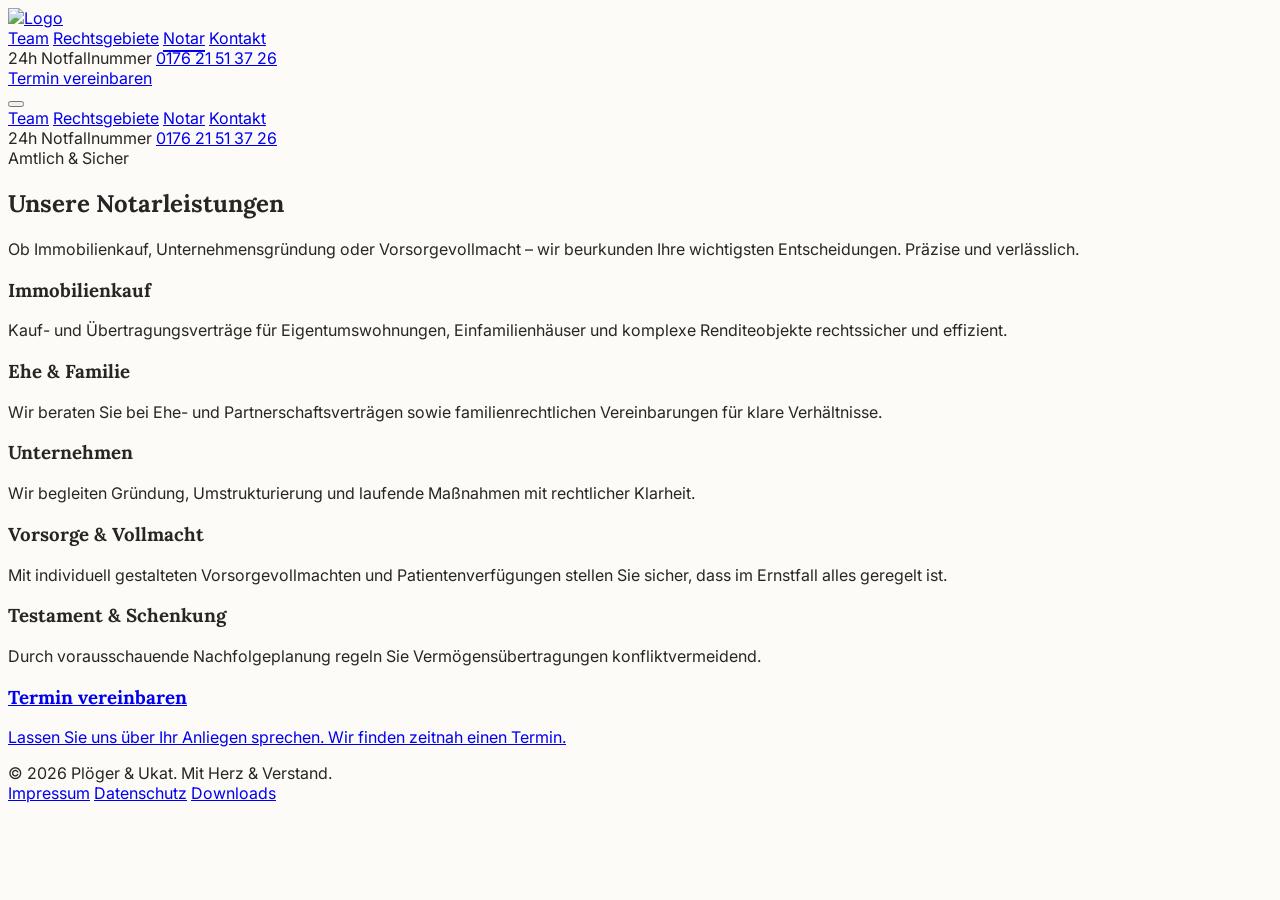
==== notar.html @ 0268c5a8 "Add files via upload" ====
<!DOCTYPE html>
<html lang="de" class="scroll-smooth">
<head>
    <meta charset="UTF-8">
    <meta name="viewport" content="width=device-width, initial-scale=1.0">
    <title>Notar - Kanzlei Plöger & Ukat</title>
    <meta name="description" content="Unsere Notarleistungen. Beurkundungen, Testamente und Immobilienkaufverträge.">
    <link href="https://fonts.googleapis.com/css2?family=Inter:wght@400;500;700&family=Lora:ital,wght@0,400;0,500;0,600;0,700;1,400&display=swap" rel="stylesheet">
    <script src="https://cdn.tailwindcss.com"></script>
    <script>
        tailwind.config = {
            theme: {
                extend: { colors: { primary: '#004052', 'primary-dark': '#002f3d' }, fontFamily: { sans: ['Inter', 'sans-serif'], serif: ['Lora', 'serif'] } }
            }
        }
    </script>
    <script src="https://unpkg.com/lucide@latest"></script>
    <style>
        body { font-family: 'Inter', sans-serif; background-color: #FDFBF7; color: #292524; overflow-x: hidden; }
        h1, h2, h3, h4 { font-family: 'Lora', serif; }
        ::-webkit-scrollbar { width: 10px; }
        ::-webkit-scrollbar-track { background: #f1f1f1; }
        ::-webkit-scrollbar-thumb { background: #d6d3d1; border-radius: 5px; }
        ::-webkit-scrollbar-thumb:hover { background: #a8a29e; }
        .fade-in { animation: fadeIn 0.3s ease-in-out; }
        @keyframes fadeIn { from { opacity: 0; } to { opacity: 1; } }
        
        .nav-link { position: relative; }
        .nav-link::after {
            content: '';
            position: absolute;
            width: 0;
            height: 2px;
            bottom: -4px;
            left: 50%;
            background-color: currentColor;
            transform: translateX(-50%);
            transition: width 0.3s ease-out;
        }
        .nav-link:hover::after, .nav-link.active::after { width: 100%; }
    </style>
</head>
<body class="selection:bg-primary/20 selection:text-primary pt-32">

    <!-- Navigation -->
    <nav id="navbar" class="fixed top-0 w-full z-50 px-4 pt-6 transition-all duration-300">
        <div class="max-w-7xl mx-auto rounded-full bg-white/90 backdrop-blur-xl shadow-lg py-3 px-8 transition-all duration-500">
            <div class="flex justify-between items-center">
                <a href="index.html" class="flex items-center gap-2 hover:opacity-80 transition-opacity">
                    <img src="https://ploeger-ukat.de/fileadmin/bilder-layout/logo.svg" alt="Logo" class="h-10 w-auto object-contain">
                </a>
                <div class="hidden md:flex items-center space-x-8">
                    <a href="index.html#team" class="text-sm font-semibold text-stone-600 hover:text-primary nav-link transition-colors">Team</a>
                    <a href="rechtsgebiete.html" class="text-sm font-semibold text-stone-600 hover:text-primary nav-link transition-colors">Rechtsgebiete</a>
                    <a href="notar.html" class="text-sm font-semibold text-primary nav-link active transition-colors">Notar</a>
                    <a href="index.html#kontakt" class="text-sm font-semibold text-stone-600 hover:text-primary nav-link transition-colors">Kontakt</a>
                    
                    <div class="flex flex-col items-end border-l border-stone-200 pl-6 ml-2">
                        <span class="text-[10px] font-bold uppercase tracking-wider text-red-600">24h Notfallnummer</span>
                        <a href="tel:017621513726" class="text-sm font-bold text-stone-900 hover:text-primary transition-colors">0176 21 51 37 26</a>
                    </div>
                    
                    <a href="index.html#kontakt" class="bg-primary text-white px-6 py-2.5 rounded-full text-sm font-bold hover:bg-primary-dark hover:scale-105 transition-all shadow-xl shadow-stone-200">Termin vereinbaren</a>
                </div>
                <button onclick="toggleMenu()" class="md:hidden p-2 text-stone-800 bg-white rounded-full shadow-sm">
                    <i data-lucide="menu" class="w-5 h-5"></i>
                </button>
            </div>
        </div>
        <div id="mobile-menu" class="hidden absolute top-24 left-4 right-4 bg-white rounded-3xl shadow-2xl p-6 flex-col gap-4 border border-stone-100 z-50 fade-in">
            <a href="index.html#team" class="text-lg font-bold text-stone-800 py-2 border-b border-stone-50">Team</a>
            <a href="rechtsgebiete.html" class="text-lg font-bold text-stone-800 py-2 border-b border-stone-50">Rechtsgebiete</a>
            <a href="notar.html" class="text-lg font-bold text-primary py-2 border-b border-stone-50">Notar</a>
            <a href="index.html#kontakt" class="text-lg font-bold text-stone-800 py-2 border-b border-stone-50">Kontakt</a>
            <div class="mt-4 pt-4 border-t border-stone-100 flex flex-col items-center">
                <span class="text-xs font-bold uppercase tracking-wider text-red-600 mb-1">24h Notfallnummer</span>
                <a href="tel:017621513726" class="text-lg font-bold text-stone-900">0176 21 51 37 26</a>
            </div>
        </div>
    </nav>

    <!-- Notar Content -->
    <section class="py-24 px-4 min-h-screen">
        <div class="max-w-6xl mx-auto">
            <div class="bg-primary rounded-[3rem] p-12 text-white relative overflow-hidden shadow-2xl">
                <!-- Dekorative Hintergründe -->
                <div class="absolute top-0 right-0 w-[600px] h-[600px] bg-white/5 rounded-full blur-3xl pointer-events-none translate-x-1/3 -translate-y-1/3"></div>
                <div class="absolute bottom-0 left-0 w-[400px] h-[400px] bg-primary-dark rounded-full blur-3xl pointer-events-none -translate-x-1/3 translate-y-1/3"></div>
                
                <div class="relative z-10">
                    <div class="flex flex-col md:flex-row md:items-end justify-between gap-8 mb-16 border-b border-white/10 pb-8">
                        <div>
                            <div class="inline-flex items-center gap-2 bg-white/10 rounded-full px-4 py-1 mb-6 backdrop-blur-sm border border-white/10">
                                <i data-lucide="file-signature" class="w-4 h-4 text-amber-400"></i>
                                <span class="text-xs font-bold uppercase tracking-wider">Amtlich & Sicher</span>
                            </div>
                            <h1 class="text-4xl md:text-5xl font-serif">Unsere Notarleistungen</h1>
                        </div>
                        <p class="text-stone-300 text-lg leading-relaxed max-w-md">
                            Ob Immobilienkauf, Unternehmensgründung oder Vorsorgevollmacht – wir beurkunden Ihre wichtigsten Entscheidungen. Präzise und verlässlich.
                        </p>
                    </div>

                    <div class="grid md:grid-cols-2 lg:grid-cols-3 gap-6">
                        <div class="bg-white/5 backdrop-blur-sm border border-white/10 p-8 rounded-[2rem] hover:bg-white/10 transition-colors group">
                            <div class="w-12 h-12 bg-white/10 rounded-xl flex items-center justify-center mb-6 text-amber-400 group-hover:scale-110 transition-transform"><i data-lucide="home"></i></div>
                            <h3 class="text-xl font-bold mb-3 text-white">Immobilienkauf</h3>
                            <p class="text-stone-300 text-sm leading-relaxed">Kauf- und Übertragungsverträge für Eigentumswohnungen, Einfamilienhäuser und komplexe Renditeobjekte rechtssicher und effizient.</p>
                        </div>
                        <div class="bg-white/5 backdrop-blur-sm border border-white/10 p-8 rounded-[2rem] hover:bg-white/10 transition-colors group">
                            <div class="w-12 h-12 bg-white/10 rounded-xl flex items-center justify-center mb-6 text-amber-400 group-hover:scale-110 transition-transform"><i data-lucide="heart"></i></div>
                            <h3 class="text-xl font-bold mb-3 text-white">Ehe & Familie</h3>
                            <p class="text-stone-300 text-sm leading-relaxed">Wir beraten Sie bei Ehe- und Partnerschaftsverträgen sowie familienrechtlichen Vereinbarungen für klare Verhältnisse.</p>
                        </div>
                         <div class="bg-white/5 backdrop-blur-sm border border-white/10 p-8 rounded-[2rem] hover:bg-white/10 transition-colors group">
                            <div class="w-12 h-12 bg-white/10 rounded-xl flex items-center justify-center mb-6 text-amber-400 group-hover:scale-110 transition-transform"><i data-lucide="building"></i></div>
                            <h3 class="text-xl font-bold mb-3 text-white">Unternehmen</h3>
                            <p class="text-stone-300 text-sm leading-relaxed">Wir begleiten Gründung, Umstrukturierung und laufende Maßnahmen mit rechtlicher Klarheit.</p>
                        </div>
                         <div class="bg-white/5 backdrop-blur-sm border border-white/10 p-8 rounded-[2rem] hover:bg-white/10 transition-colors group">
                            <div class="w-12 h-12 bg-white/10 rounded-xl flex items-center justify-center mb-6 text-amber-400 group-hover:scale-110 transition-transform"><i data-lucide="shield"></i></div>
                            <h3 class="text-xl font-bold mb-3 text-white">Vorsorge & Vollmacht</h3>
                            <p class="text-stone-300 text-sm leading-relaxed">Mit individuell gestalteten Vorsorgevollmachten und Patientenverfügungen stellen Sie sicher, dass im Ernstfall alles geregelt ist.</p>
                        </div>
                         <div class="bg-white/5 backdrop-blur-sm border border-white/10 p-8 rounded-[2rem] hover:bg-white/10 transition-colors group">
                            <div class="w-12 h-12 bg-white/10 rounded-xl flex items-center justify-center mb-6 text-amber-400 group-hover:scale-110 transition-transform"><i data-lucide="scroll"></i></div>
                            <h3 class="text-xl font-bold mb-3 text-white">Testament & Schenkung</h3>
                            <p class="text-stone-300 text-sm leading-relaxed">Durch vorausschauende Nachfolgeplanung regeln Sie Vermögensübertragungen konfliktvermeidend.</p>
                        </div>
                        
                        <!-- Call to Action Box -->
                        <a href="index.html#kontakt" class="bg-amber-400 text-primary p-8 rounded-[2rem] flex flex-col justify-center items-start hover:bg-amber-300 transition-colors cursor-pointer group">
                            <h3 class="text-2xl font-bold mb-2">Termin vereinbaren</h3>
                            <p class="text-primary/80 text-sm mb-6 font-medium">Lassen Sie uns über Ihr Anliegen sprechen. Wir finden zeitnah einen Termin.</p>
                            <div class="bg-primary text-white p-3 rounded-full mt-auto group-hover:translate-x-2 transition-transform"><i data-lucide="arrow-right"></i></div>
                        </a>
                    </div>
                </div>
            </div>
        </div>
    </section>

    <!-- Footer -->
    <footer class="max-w-6xl mx-auto pb-12 text-center flex flex-col md:flex-row justify-between items-center text-stone-400 text-sm font-medium px-4">
         <div class="mb-4 md:mb-0">© <span id="current-year"></span> Plöger & Ukat. Mit Herz & Verstand.</div>
         <div class="flex gap-6">
             <a href="#" class="hover:text-stone-800 transition-colors">Impressum</a>
             <a href="#" class="hover:text-stone-800 transition-colors">Datenschutz</a>
             <a href="#" class="hover:text-stone-800 transition-colors">Downloads</a>
         </div>
    </footer>

    <script>
        // Aktuelles Jahr für Footer setzen
        document.getElementById('current-year').textContent = new Date().getFullYear();
        
        // Icons initialisieren
        lucide.createIcons();

        // Mobile Menü steuern
        function toggleMenu() {
            const menu = document.getElementById('mobile-menu');
            menu.classList.toggle('hidden');
            menu.classList.toggle('flex');
        }
    </script>
</body>
</html>
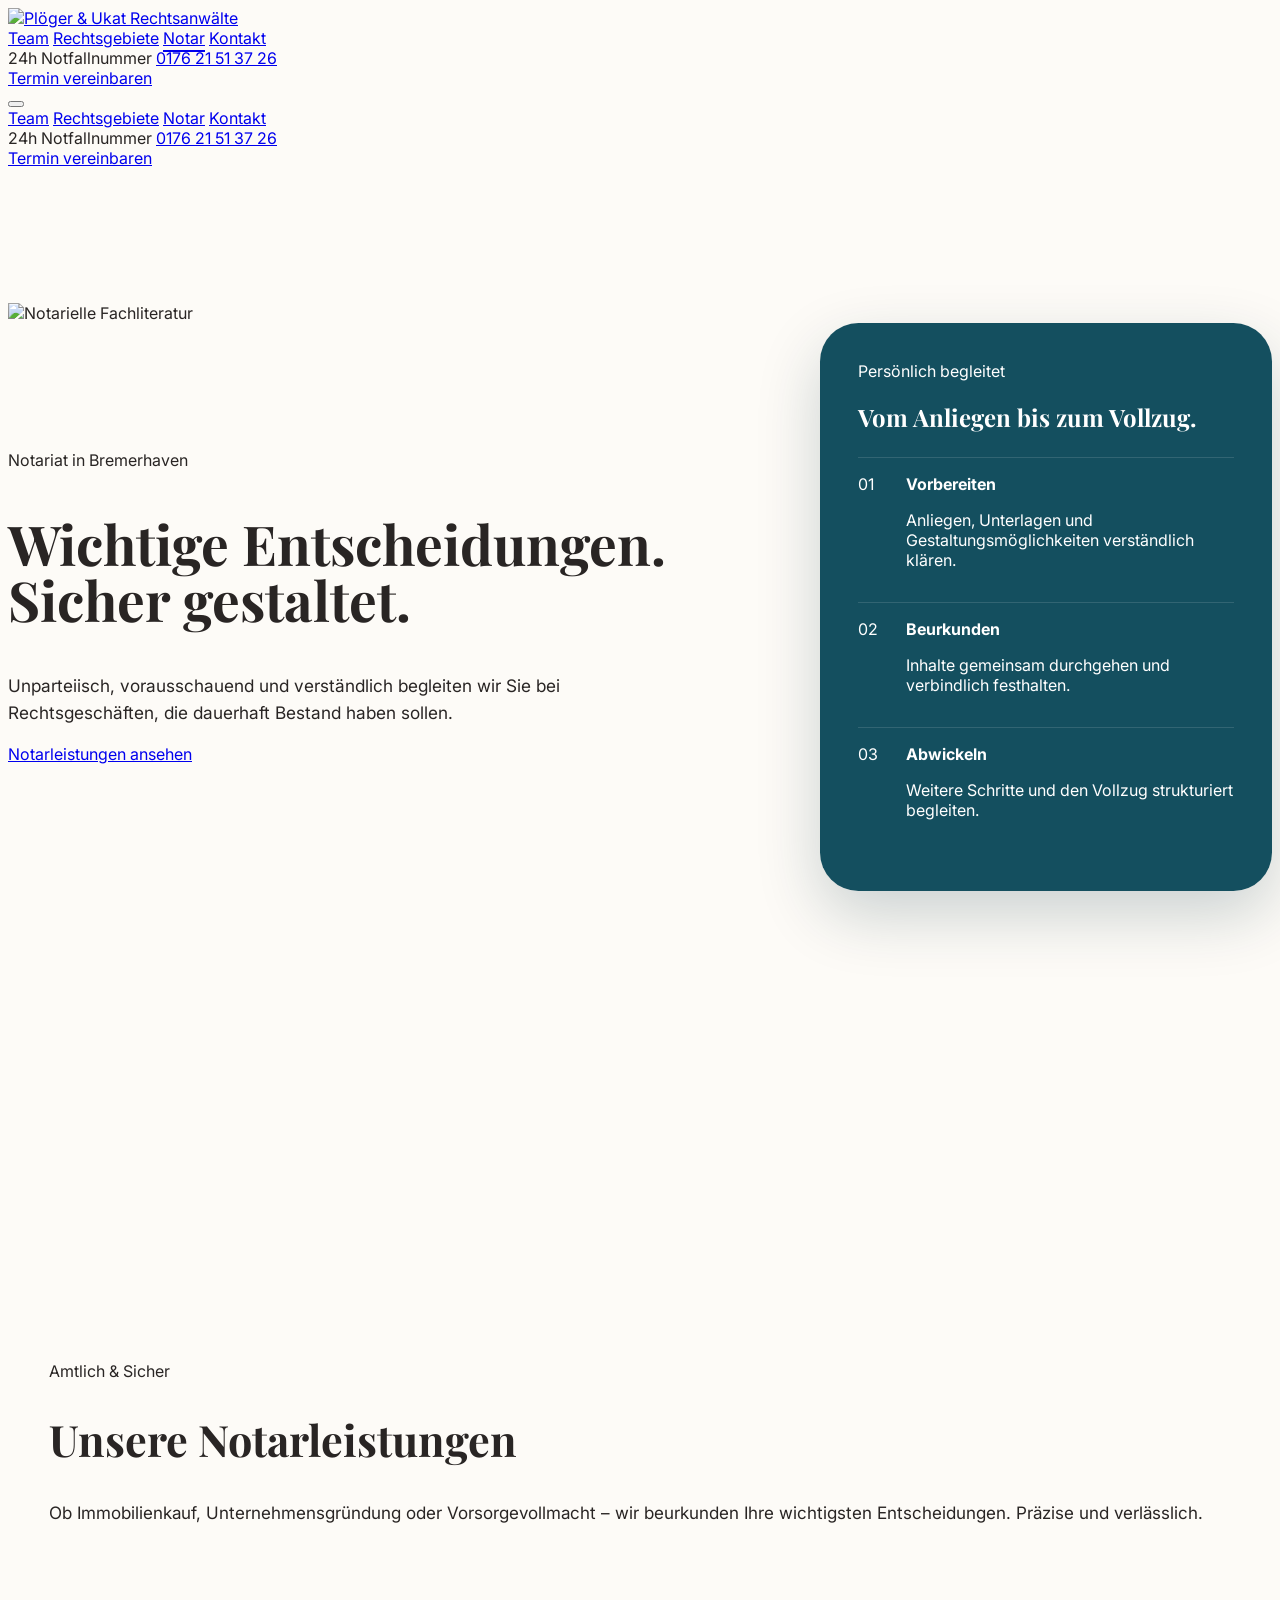
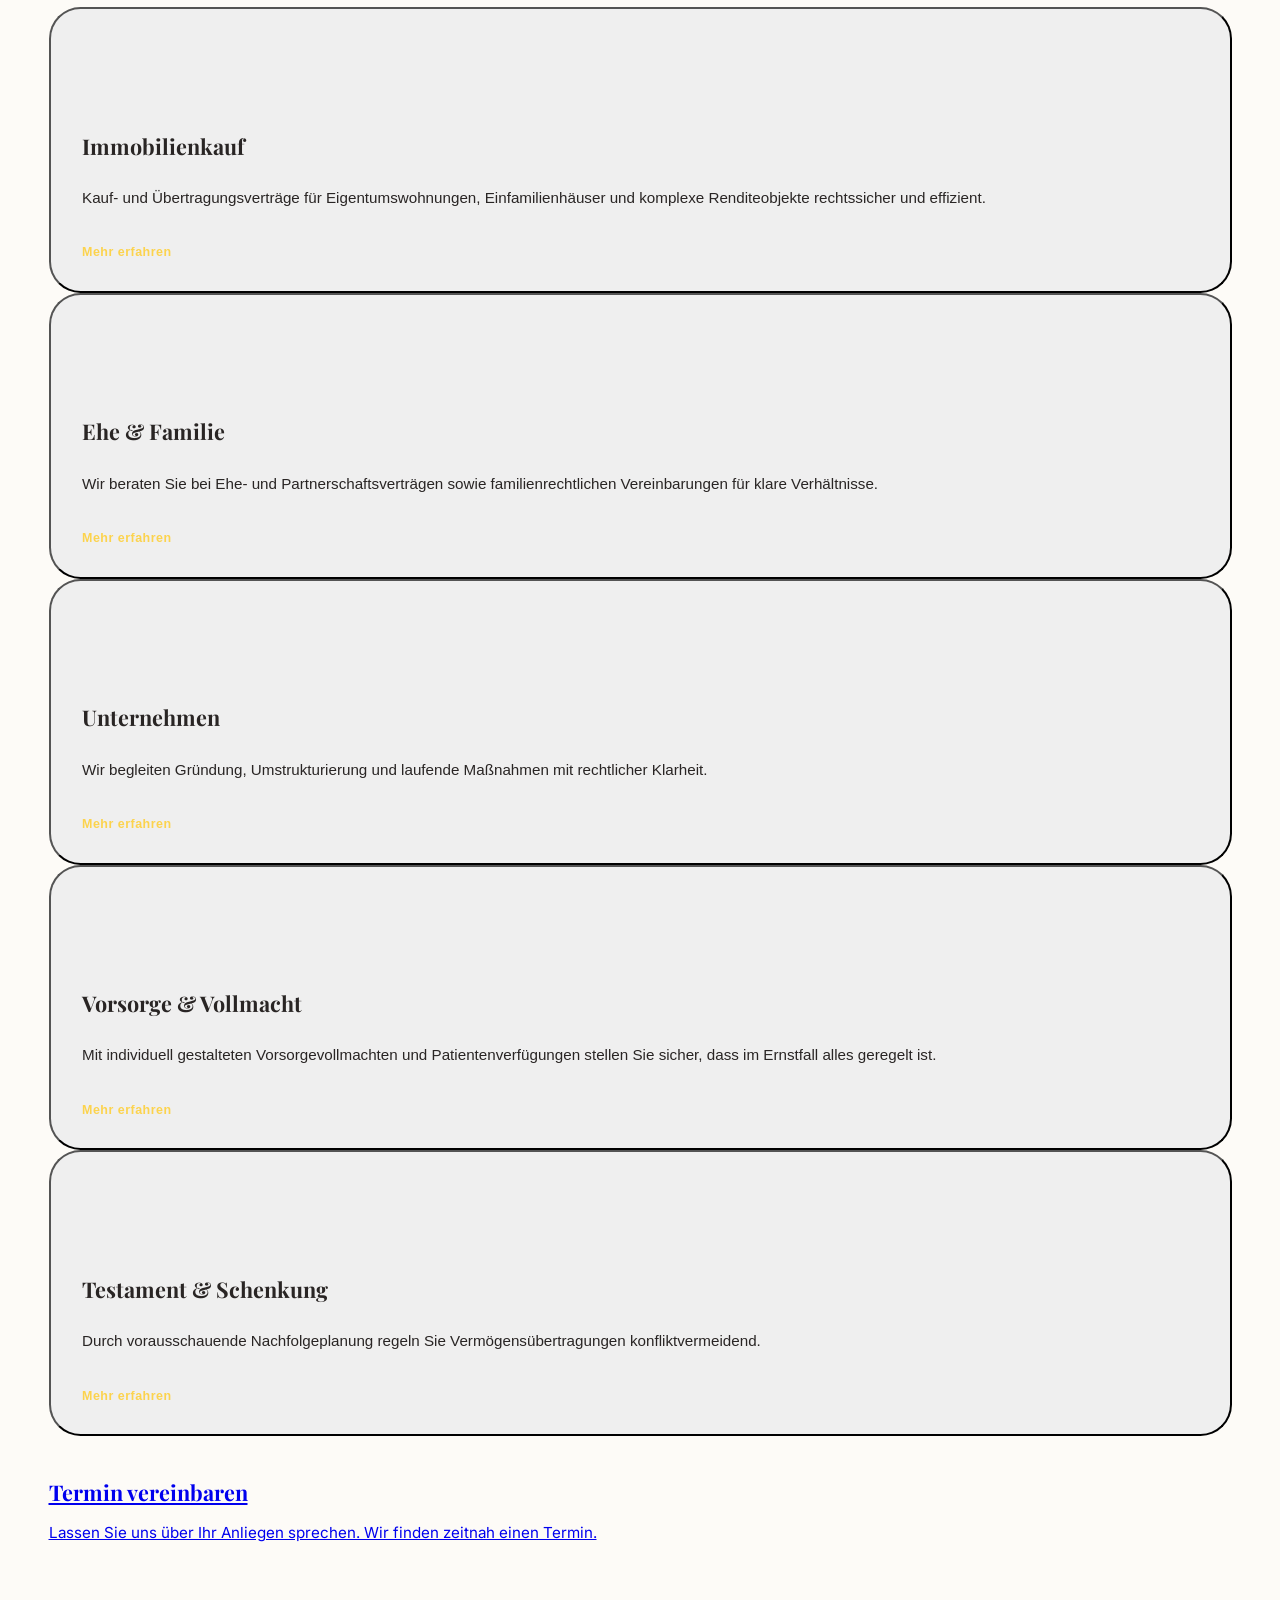
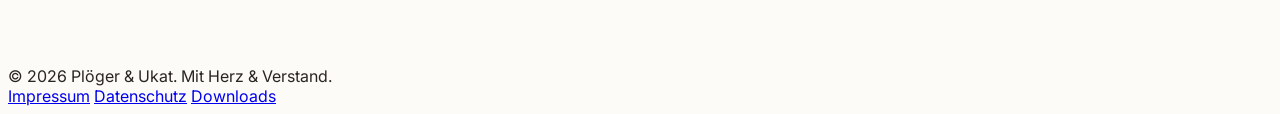
==== commit a7cf58e2: "Add files via upload" ====
--- a/notar.html
+++ b/notar.html
@@ -3,21 +3,24 @@
 <head>
     <meta charset="UTF-8">
     <meta name="viewport" content="width=device-width, initial-scale=1.0">
-    <title>Notar - Kanzlei Plöger & Ukat</title>
-    <meta name="description" content="Unsere Notarleistungen. Beurkundungen, Testamente und Immobilienkaufverträge.">
-    <link href="https://fonts.googleapis.com/css2?family=Inter:wght@400;500;700&family=Lora:ital,wght@0,400;0,500;0,600;0,700;1,400&display=swap" rel="stylesheet">
+    <title>Notar - Kanzlei Plöger & Ukat</title>
+    <meta name="description" content="Unsere Notarleistungen. Beurkundungen, Testamente und Immobilienkaufverträge.">
+    <link rel="icon" href="https://ploeger-ukat.de/fileadmin/bilder-layout/logo.svg" type="image/svg+xml">
+    <link href="https://fonts.googleapis.com/css2?family=Inter:wght@400;500;700&family=Playfair+Display:ital,wght@0,400;0,600;0,700;1,400&display=swap" rel="stylesheet">
     <script src="https://cdn.tailwindcss.com"></script>
     <script>
         tailwind.config = {
             theme: {
-                extend: { colors: { primary: '#004052', 'primary-dark': '#002f3d' }, fontFamily: { sans: ['Inter', 'sans-serif'], serif: ['Lora', 'serif'] } }
+                extend: { colors: { primary: '#004052', 'primary-dark': '#002f3d' }, fontFamily: { sans: ['Inter', 'sans-serif'], serif: ['Playfair Display', 'serif'] } }
             }
         }
     </script>
     <script src="https://unpkg.com/lucide@latest"></script>
-    <style>
-        body { font-family: 'Inter', sans-serif; background-color: #FDFBF7; color: #292524; overflow-x: hidden; }
-        h1, h2, h3, h4 { font-family: 'Lora', serif; }
+    <style>
+        :root { --anchor-offset: clamp(6.75rem, 14vh, 8rem); }
+        html { scroll-padding-top: var(--anchor-offset); }
+        body { font-family: 'Inter', sans-serif; background-color: #FDFBF7; color: #292524; overflow-x: hidden; }
+        h1, h2, h3, h4 { font-family: 'Playfair Display', serif; }
         ::-webkit-scrollbar { width: 10px; }
         ::-webkit-scrollbar-track { background: #f1f1f1; }
         ::-webkit-scrollbar-thumb { background: #d6d3d1; border-radius: 5px; }
@@ -37,19 +40,71 @@
             transform: translateX(-50%);
             transition: width 0.3s ease-out;
         }
-        .nav-link:hover::after, .nav-link.active::after { width: 100%; }
-    </style>
-</head>
-<body class="selection:bg-primary/20 selection:text-primary pt-32">
+        .nav-link:hover::after, .nav-link.active::after { width: 100%; }
+        .fluid-section { padding-top: clamp(3.25rem, 6vw, 5rem); padding-bottom: clamp(3.25rem, 6vw, 5rem); }
+        .fluid-heading-space { margin-bottom: clamp(2.25rem, 4vw, 3.75rem); }
+        .subpage-hero { min-height: 100svh; padding-top: clamp(7.5rem, 15vh, 10rem); padding-bottom: clamp(4.5rem, 9vh, 7rem); }
+        .notar-hero-layout { display: grid; grid-template-columns: minmax(0, 1.15fr) minmax(20rem, 0.72fr); align-items: center; gap: clamp(3rem, 7vw, 7rem); }
+        .notar-hero-content { max-width: 45rem; }
+        .notar-hero-title { font-size: clamp(3rem, 4.3vw, 4.9rem); line-height: 1.02; text-wrap: balance; }
+        .notar-hero-copy { max-width: 42rem; font-size: clamp(1rem, 1.35vw, 1.35rem); line-height: 1.55; }
+        .notar-hero-aside { padding: clamp(1.75rem, 3vw, 2.5rem); border-radius: clamp(1.75rem, 3vw, 2.5rem); background: rgba(0, 64, 82, 0.92); color: white; box-shadow: 0 1.5rem 4rem rgba(0, 47, 61, 0.2); backdrop-filter: blur(14px); }
+        .notar-hero-step { display: grid; grid-template-columns: 2rem 1fr; gap: 1rem; padding: 1rem 0; border-top: 1px solid rgba(255, 255, 255, 0.13); }
+        .notar-hero-step:first-of-type { margin-top: 1.5rem; }
+        .notar-section { padding-top: clamp(1.75rem, 4vh, 3.25rem); padding-bottom: clamp(2.5rem, 5vh, 4rem); }
+        .notar-panel { padding: clamp(1.75rem, 4.5vh, 3.5rem); }
+        .notar-intro { gap: clamp(1.5rem, 3vw, 2.75rem); margin-bottom: clamp(1.75rem, 3.5vh, 3rem); padding-bottom: clamp(1.5rem, 3.5vh, 2.75rem); }
+        .notar-title { font-size: clamp(2.35rem, 4.8vh, 3.25rem); line-height: 1.08; }
+        .notar-intro-copy { font-size: clamp(0.95rem, 1.9vh, 1.1rem); line-height: 1.65; }
+        .notar-grid { gap: clamp(1.25rem, 2.7vh, 1.75rem); }
+        .notar-card { min-height: clamp(14.5rem, 27vh, 17rem); padding: clamp(1.4rem, 3.5vh, 2rem); border-radius: clamp(1.5rem, 3.5vh, 2.25rem); }
+        .notar-card-icon { width: clamp(2.75rem, 5.5vh, 3.25rem); height: clamp(2.75rem, 5.5vh, 3.25rem); margin-bottom: clamp(1rem, 2.2vh, 1.4rem); }
+        .notar-card h3 { font-size: clamp(1.15rem, 2.5vh, 1.35rem); margin-bottom: clamp(0.6rem, 1.25vh, 0.9rem); }
+        .notar-card p { font-size: clamp(0.85rem, 1.72vh, 0.95rem); line-height: 1.6; }
+        .notar-service-button { width: 100%; color: inherit; text-align: left; display: flex; flex-direction: column; cursor: pointer; transition: transform 220ms ease, background-color 220ms ease, border-color 220ms ease, box-shadow 220ms ease; }
+        .notar-service-button:hover { transform: translateY(-4px); border-color: rgba(251, 191, 36, 0.42); box-shadow: 0 1rem 2.5rem rgba(0, 47, 61, 0.22); }
+        .notar-more { display: inline-flex; align-items: center; gap: 0.5rem; margin-top: auto; padding-top: 1.25rem; color: #fcd34d; font-size: 0.78rem; font-weight: 700; letter-spacing: 0.04em; }
+        .notar-dialog { width: min(60rem, calc(100vw - 2rem)); max-height: calc(100svh - 2rem); padding: 0; border: 0; border-radius: 2rem; background: transparent; color: #292524; overflow: visible; }
+        .notar-dialog::backdrop { background: rgba(12, 23, 28, 0.72); backdrop-filter: blur(7px); }
+        .notar-dialog[open] { animation: dialogIn 220ms ease-out; }
+        @keyframes dialogIn { from { opacity: 0; transform: translateY(1rem) scale(0.98); } to { opacity: 1; transform: translateY(0) scale(1); } }
+        .notar-dialog-card { max-height: calc(100svh - 2rem); overflow-y: auto; border-radius: 2rem; background: #fffdfa; box-shadow: 0 2rem 6rem rgba(0, 0, 0, 0.3); }
+        .notar-dialog-header { position: relative; padding: clamp(1.5rem, 3vw, 2.5rem); padding-right: 5rem; background: linear-gradient(135deg, #004052, #002f3d); color: white; }
+        .notar-dialog-close { position: absolute; top: 1.25rem; right: 1.25rem; width: 2.75rem; height: 2.75rem; display: grid; place-items: center; border-radius: 999px; background: rgba(255,255,255,0.12); transition: background-color 180ms ease, transform 180ms ease; }
+        .notar-dialog-close:hover { background: rgba(255,255,255,0.22); transform: rotate(4deg); }
+        .notar-dialog-body { padding: clamp(1.5rem, 3vw, 2.5rem); }
+        .notar-dialog-grid { display: grid; grid-template-columns: repeat(2, minmax(0, 1fr)); gap: clamp(1.5rem, 4vw, 3rem); margin-top: 1.5rem; }
+        .notar-dialog-list { display: grid; gap: 0.8rem; margin-top: 1rem; }
+        .notar-dialog-list li { display: grid; grid-template-columns: 1.25rem 1fr; gap: 0.7rem; align-items: start; color: #57534e; line-height: 1.55; }
+        .notar-dialog-list li::before { content: '✓'; color: #004052; font-weight: 700; }
+        .notar-dialog-footer { display: flex; align-items: center; justify-content: space-between; gap: 1.5rem; margin-top: 1.75rem; padding-top: 1.25rem; border-top: 1px solid #e7e5e4; }
+        @media (max-width: 1023px) {
+            .notar-hero-layout { display: block; }
+            .notar-hero-aside { display: none; }
+        }
+        @media (max-width: 640px) {
+            .notar-dialog { width: calc(100vw - 1rem); max-height: calc(100svh - 1rem); border-radius: 1.5rem; }
+            .notar-dialog-card { max-height: calc(100svh - 1rem); border-radius: 1.5rem; }
+            .notar-dialog-grid { grid-template-columns: 1fr; }
+            .notar-dialog-footer { align-items: flex-start; flex-direction: column; }
+        }
+        :focus-visible { outline: 3px solid rgba(0, 64, 82, 0.35); outline-offset: 4px; }
+        @media (prefers-reduced-motion: reduce) {
+            *, *::before, *::after { scroll-behavior: auto !important; animation-duration: 0.01ms !important; transition-duration: 0.01ms !important; }
+        }
+    </style>
+    <link rel="stylesheet" href="responsive.css">
+</head>
+<body class="selection:bg-primary/20 selection:text-primary">
 
     <!-- Navigation -->
     <nav id="navbar" class="fixed top-0 w-full z-50 px-4 pt-6 transition-all duration-300">
-        <div class="max-w-7xl mx-auto rounded-full bg-white/90 backdrop-blur-xl shadow-lg py-3 px-8 transition-all duration-500">
+        <div id="navbar-inner" class="max-w-7xl mx-auto rounded-full bg-transparent py-4 px-2 transition-all duration-500">
             <div class="flex justify-between items-center">
                 <a href="index.html" class="flex items-center gap-2 hover:opacity-80 transition-opacity">
-                    <img src="https://ploeger-ukat.de/fileadmin/bilder-layout/logo.svg" alt="Logo" class="h-10 w-auto object-contain">
-                </a>
-                <div class="hidden md:flex items-center space-x-8">
+                    <img src="https://ploeger-ukat.de/fileadmin/bilder-layout/logo.svg" alt="Plöger & Ukat Rechtsanwälte" class="h-10 w-auto object-contain">
+                </a>
+                <div class="hidden lg:flex items-center space-x-8">
                     <a href="index.html#team" class="text-sm font-semibold text-stone-600 hover:text-primary nav-link transition-colors">Team</a>
                     <a href="rechtsgebiete.html" class="text-sm font-semibold text-stone-600 hover:text-primary nav-link transition-colors">Rechtsgebiete</a>
                     <a href="notar.html" class="text-sm font-semibold text-primary nav-link active transition-colors">Notar</a>
@@ -62,7 +117,7 @@
                     
                     <a href="index.html#kontakt" class="bg-primary text-white px-6 py-2.5 rounded-full text-sm font-bold hover:bg-primary-dark hover:scale-105 transition-all shadow-xl shadow-stone-200">Termin vereinbaren</a>
                 </div>
-                <button onclick="toggleMenu()" class="md:hidden p-2 text-stone-800 bg-white rounded-full shadow-sm">
+                <button id="menu-button" type="button" onclick="toggleMenu()" class="lg:hidden p-2 text-stone-800 bg-white rounded-full shadow-sm" aria-label="Navigation öffnen" aria-controls="mobile-menu" aria-expanded="false">
                     <i data-lucide="menu" class="w-5 h-5"></i>
                 </button>
             </div>
@@ -72,64 +127,104 @@
             <a href="rechtsgebiete.html" class="text-lg font-bold text-stone-800 py-2 border-b border-stone-50">Rechtsgebiete</a>
             <a href="notar.html" class="text-lg font-bold text-primary py-2 border-b border-stone-50">Notar</a>
             <a href="index.html#kontakt" class="text-lg font-bold text-stone-800 py-2 border-b border-stone-50">Kontakt</a>
-            <div class="mt-4 pt-4 border-t border-stone-100 flex flex-col items-center">
-                <span class="text-xs font-bold uppercase tracking-wider text-red-600 mb-1">24h Notfallnummer</span>
-                <a href="tel:017621513726" class="text-lg font-bold text-stone-900">0176 21 51 37 26</a>
-            </div>
-        </div>
-    </nav>
-
-    <!-- Notar Content -->
-    <section class="py-24 px-4 min-h-screen">
-        <div class="max-w-6xl mx-auto">
-            <div class="bg-primary rounded-[3rem] p-12 text-white relative overflow-hidden shadow-2xl">
+            <div class="mt-4 pt-4 border-t border-stone-100 flex flex-col items-center">
+                <span class="text-xs font-bold uppercase tracking-wider text-red-600 mb-1">24h Notfallnummer</span>
+                <a href="tel:017621513726" class="text-lg font-bold text-stone-900">0176 21 51 37 26</a>
+            </div>
+            <a href="index.html#kontakt" class="mt-2 bg-primary text-white text-center px-6 py-3 rounded-xl font-bold">Termin vereinbaren</a>
+        </div>
+    </nav>
+
+    <section class="subpage-hero site-viewport-hero relative flex items-center px-4 overflow-hidden">
+        <div class="absolute inset-0">
+            <img src="https://ploeger-ukat.de/fileadmin/bilder/kopfbilder/notariat-compressor_v2.jpg" alt="Notarielle Fachliteratur" class="w-full h-full object-cover object-center">
+            <div class="absolute inset-0 bg-white/[0.42]"></div>
+            <div class="absolute inset-0 bg-gradient-to-r from-white via-white/65 to-white/5"></div>
+        </div>
+        <div class="max-w-7xl mx-auto w-full relative z-10">
+            <div class="notar-hero-layout site-hero-grid">
+              <div class="notar-hero-content site-hero-content">
+                <span class="text-primary font-bold tracking-widest uppercase text-xs mb-5 block">Notariat in Bremerhaven</span>
+                <h1 class="notar-hero-title site-hero-title font-serif text-stone-900">Wichtige Entscheidungen.<br>Sicher gestaltet.</h1>
+                <p class="notar-hero-copy site-hero-copy text-stone-700 mt-6">Unparteiisch, vorausschauend und verständlich begleiten wir Sie bei Rechtsgeschäften, die dauerhaft Bestand haben sollen.</p>
+                <a href="#notarleistungen" class="inline-flex items-center gap-2 mt-8 px-7 py-3.5 bg-primary text-white font-bold rounded-full hover:bg-primary-dark transition-colors">Notarleistungen ansehen <i data-lucide="arrow-down" class="w-4 h-4"></i></a>
+              </div>
+              <aside class="notar-hero-aside site-hero-aside" aria-label="Ablauf einer notariellen Begleitung">
+                <span class="text-amber-300 text-xs font-bold uppercase tracking-[0.18em]">Persönlich begleitet</span>
+                <h2 class="text-3xl font-serif mt-3">Vom Anliegen bis zum Vollzug.</h2>
+                <div class="notar-hero-step site-hero-step">
+                    <span class="text-amber-300 font-bold">01</span>
+                    <div><strong class="block mb-1">Vorbereiten</strong><p class="text-sm text-white/70 leading-relaxed">Anliegen, Unterlagen und Gestaltungsmöglichkeiten verständlich klären.</p></div>
+                </div>
+                <div class="notar-hero-step site-hero-step">
+                    <span class="text-amber-300 font-bold">02</span>
+                    <div><strong class="block mb-1">Beurkunden</strong><p class="text-sm text-white/70 leading-relaxed">Inhalte gemeinsam durchgehen und verbindlich festhalten.</p></div>
+                </div>
+                <div class="notar-hero-step site-hero-step">
+                    <span class="text-amber-300 font-bold">03</span>
+                    <div><strong class="block mb-1">Abwickeln</strong><p class="text-sm text-white/70 leading-relaxed">Weitere Schritte und den Vollzug strukturiert begleiten.</p></div>
+                </div>
+              </aside>
+            </div>
+        </div>
+    </section>
+
+    <!-- Notar Content -->
+    <section id="notarleistungen" class="anchor-section notar-section px-4 bg-[#FDFBF7] relative z-10">
+        <div class="max-w-6xl mx-auto">
+            <div class="notar-panel bg-primary rounded-[2rem] md:rounded-[3rem] text-white relative overflow-hidden shadow-2xl">
                 <!-- Dekorative Hintergründe -->
                 <div class="absolute top-0 right-0 w-[600px] h-[600px] bg-white/5 rounded-full blur-3xl pointer-events-none translate-x-1/3 -translate-y-1/3"></div>
                 <div class="absolute bottom-0 left-0 w-[400px] h-[400px] bg-primary-dark rounded-full blur-3xl pointer-events-none -translate-x-1/3 translate-y-1/3"></div>
                 
                 <div class="relative z-10">
-                    <div class="flex flex-col md:flex-row md:items-end justify-between gap-8 mb-16 border-b border-white/10 pb-8">
+                    <div class="notar-intro flex flex-col md:flex-row md:items-end justify-between border-b border-white/10">
                         <div>
                             <div class="inline-flex items-center gap-2 bg-white/10 rounded-full px-4 py-1 mb-6 backdrop-blur-sm border border-white/10">
                                 <i data-lucide="file-signature" class="w-4 h-4 text-amber-400"></i>
                                 <span class="text-xs font-bold uppercase tracking-wider">Amtlich & Sicher</span>
                             </div>
-                            <h1 class="text-4xl md:text-5xl font-serif">Unsere Notarleistungen</h1>
-                        </div>
-                        <p class="text-stone-300 text-lg leading-relaxed max-w-md">
+                            <h2 class="notar-title font-serif">Unsere Notarleistungen</h2>
+                        </div>
+                        <p class="notar-intro-copy text-stone-300 max-w-md">
                             Ob Immobilienkauf, Unternehmensgründung oder Vorsorgevollmacht – wir beurkunden Ihre wichtigsten Entscheidungen. Präzise und verlässlich.
                         </p>
                     </div>
 
-                    <div class="grid md:grid-cols-2 lg:grid-cols-3 gap-6">
-                        <div class="bg-white/5 backdrop-blur-sm border border-white/10 p-8 rounded-[2rem] hover:bg-white/10 transition-colors group">
-                            <div class="w-12 h-12 bg-white/10 rounded-xl flex items-center justify-center mb-6 text-amber-400 group-hover:scale-110 transition-transform"><i data-lucide="home"></i></div>
-                            <h3 class="text-xl font-bold mb-3 text-white">Immobilienkauf</h3>
-                            <p class="text-stone-300 text-sm leading-relaxed">Kauf- und Übertragungsverträge für Eigentumswohnungen, Einfamilienhäuser und komplexe Renditeobjekte rechtssicher und effizient.</p>
-                        </div>
-                        <div class="bg-white/5 backdrop-blur-sm border border-white/10 p-8 rounded-[2rem] hover:bg-white/10 transition-colors group">
-                            <div class="w-12 h-12 bg-white/10 rounded-xl flex items-center justify-center mb-6 text-amber-400 group-hover:scale-110 transition-transform"><i data-lucide="heart"></i></div>
-                            <h3 class="text-xl font-bold mb-3 text-white">Ehe & Familie</h3>
-                            <p class="text-stone-300 text-sm leading-relaxed">Wir beraten Sie bei Ehe- und Partnerschaftsverträgen sowie familienrechtlichen Vereinbarungen für klare Verhältnisse.</p>
-                        </div>
-                         <div class="bg-white/5 backdrop-blur-sm border border-white/10 p-8 rounded-[2rem] hover:bg-white/10 transition-colors group">
-                            <div class="w-12 h-12 bg-white/10 rounded-xl flex items-center justify-center mb-6 text-amber-400 group-hover:scale-110 transition-transform"><i data-lucide="building"></i></div>
-                            <h3 class="text-xl font-bold mb-3 text-white">Unternehmen</h3>
-                            <p class="text-stone-300 text-sm leading-relaxed">Wir begleiten Gründung, Umstrukturierung und laufende Maßnahmen mit rechtlicher Klarheit.</p>
-                        </div>
-                         <div class="bg-white/5 backdrop-blur-sm border border-white/10 p-8 rounded-[2rem] hover:bg-white/10 transition-colors group">
-                            <div class="w-12 h-12 bg-white/10 rounded-xl flex items-center justify-center mb-6 text-amber-400 group-hover:scale-110 transition-transform"><i data-lucide="shield"></i></div>
-                            <h3 class="text-xl font-bold mb-3 text-white">Vorsorge & Vollmacht</h3>
-                            <p class="text-stone-300 text-sm leading-relaxed">Mit individuell gestalteten Vorsorgevollmachten und Patientenverfügungen stellen Sie sicher, dass im Ernstfall alles geregelt ist.</p>
-                        </div>
-                         <div class="bg-white/5 backdrop-blur-sm border border-white/10 p-8 rounded-[2rem] hover:bg-white/10 transition-colors group">
-                            <div class="w-12 h-12 bg-white/10 rounded-xl flex items-center justify-center mb-6 text-amber-400 group-hover:scale-110 transition-transform"><i data-lucide="scroll"></i></div>
-                            <h3 class="text-xl font-bold mb-3 text-white">Testament & Schenkung</h3>
-                            <p class="text-stone-300 text-sm leading-relaxed">Durch vorausschauende Nachfolgeplanung regeln Sie Vermögensübertragungen konfliktvermeidend.</p>
-                        </div>
+                    <div class="notar-grid grid md:grid-cols-2 lg:grid-cols-3">
+                        <button type="button" class="notar-card notar-service-button bg-white/5 backdrop-blur-sm border border-white/10 hover:bg-white/10 group" onclick="openNotarModal('immobilienkauf', this)" aria-haspopup="dialog" aria-label="Mehr über Immobilienkauf erfahren">
+                            <div class="notar-card-icon bg-white/10 rounded-xl flex items-center justify-center text-amber-400 group-hover:scale-110 transition-transform"><i data-lucide="home"></i></div>
+                            <h3 class="text-xl font-bold mb-3 text-white">Immobilienkauf</h3>
+                            <p class="text-stone-300 text-sm leading-relaxed">Kauf- und Übertragungsverträge für Eigentumswohnungen, Einfamilienhäuser und komplexe Renditeobjekte rechtssicher und effizient.</p>
+                            <span class="notar-more">Mehr erfahren <i data-lucide="arrow-up-right" class="w-4 h-4"></i></span>
+                        </button>
+                        <button type="button" class="notar-card notar-service-button bg-white/5 backdrop-blur-sm border border-white/10 hover:bg-white/10 group" onclick="openNotarModal('ehe-familie', this)" aria-haspopup="dialog" aria-label="Mehr über Ehe und Familie erfahren">
+                            <div class="notar-card-icon bg-white/10 rounded-xl flex items-center justify-center text-amber-400 group-hover:scale-110 transition-transform"><i data-lucide="heart"></i></div>
+                            <h3 class="text-xl font-bold mb-3 text-white">Ehe & Familie</h3>
+                            <p class="text-stone-300 text-sm leading-relaxed">Wir beraten Sie bei Ehe- und Partnerschaftsverträgen sowie familienrechtlichen Vereinbarungen für klare Verhältnisse.</p>
+                            <span class="notar-more">Mehr erfahren <i data-lucide="arrow-up-right" class="w-4 h-4"></i></span>
+                        </button>
+                         <button type="button" class="notar-card notar-service-button bg-white/5 backdrop-blur-sm border border-white/10 hover:bg-white/10 group" onclick="openNotarModal('unternehmen', this)" aria-haspopup="dialog" aria-label="Mehr über notarielle Leistungen für Unternehmen erfahren">
+                            <div class="notar-card-icon bg-white/10 rounded-xl flex items-center justify-center text-amber-400 group-hover:scale-110 transition-transform"><i data-lucide="building"></i></div>
+                            <h3 class="text-xl font-bold mb-3 text-white">Unternehmen</h3>
+                            <p class="text-stone-300 text-sm leading-relaxed">Wir begleiten Gründung, Umstrukturierung und laufende Maßnahmen mit rechtlicher Klarheit.</p>
+                            <span class="notar-more">Mehr erfahren <i data-lucide="arrow-up-right" class="w-4 h-4"></i></span>
+                        </button>
+                         <button type="button" class="notar-card notar-service-button bg-white/5 backdrop-blur-sm border border-white/10 hover:bg-white/10 group" onclick="openNotarModal('vorsorge', this)" aria-haspopup="dialog" aria-label="Mehr über Vorsorge und Vollmacht erfahren">
+                            <div class="notar-card-icon bg-white/10 rounded-xl flex items-center justify-center text-amber-400 group-hover:scale-110 transition-transform"><i data-lucide="shield"></i></div>
+                            <h3 class="text-xl font-bold mb-3 text-white">Vorsorge & Vollmacht</h3>
+                            <p class="text-stone-300 text-sm leading-relaxed">Mit individuell gestalteten Vorsorgevollmachten und Patientenverfügungen stellen Sie sicher, dass im Ernstfall alles geregelt ist.</p>
+                            <span class="notar-more">Mehr erfahren <i data-lucide="arrow-up-right" class="w-4 h-4"></i></span>
+                        </button>
+                         <button type="button" class="notar-card notar-service-button bg-white/5 backdrop-blur-sm border border-white/10 hover:bg-white/10 group" onclick="openNotarModal('testament-schenkung', this)" aria-haspopup="dialog" aria-label="Mehr über Testament und Schenkung erfahren">
+                            <div class="notar-card-icon bg-white/10 rounded-xl flex items-center justify-center text-amber-400 group-hover:scale-110 transition-transform"><i data-lucide="scroll"></i></div>
+                            <h3 class="text-xl font-bold mb-3 text-white">Testament & Schenkung</h3>
+                            <p class="text-stone-300 text-sm leading-relaxed">Durch vorausschauende Nachfolgeplanung regeln Sie Vermögensübertragungen konfliktvermeidend.</p>
+                            <span class="notar-more">Mehr erfahren <i data-lucide="arrow-up-right" class="w-4 h-4"></i></span>
+                        </button>
                         
                         <!-- Call to Action Box -->
-                        <a href="index.html#kontakt" class="bg-amber-400 text-primary p-8 rounded-[2rem] flex flex-col justify-center items-start hover:bg-amber-300 transition-colors cursor-pointer group">
+                        <a href="index.html#kontakt" class="notar-card bg-amber-400 text-primary flex flex-col justify-center items-start hover:bg-amber-300 transition-colors cursor-pointer group">
                             <h3 class="text-2xl font-bold mb-2">Termin vereinbaren</h3>
                             <p class="text-primary/80 text-sm mb-6 font-medium">Lassen Sie uns über Ihr Anliegen sprechen. Wir finden zeitnah einen Termin.</p>
                             <div class="bg-primary text-white p-3 rounded-full mt-auto group-hover:translate-x-2 transition-transform"><i data-lucide="arrow-right"></i></div>
@@ -138,15 +233,46 @@
                 </div>
             </div>
         </div>
-    </section>
-
-    <!-- Footer -->
+    </section>
+
+    <dialog id="notar-modal" class="notar-dialog" aria-labelledby="notar-modal-title" aria-describedby="notar-modal-intro">
+        <article class="notar-dialog-card">
+            <header class="notar-dialog-header">
+                <span id="notar-modal-eyebrow" class="text-amber-300 text-xs font-bold uppercase tracking-[0.18em]">Notarleistung</span>
+                <h2 id="notar-modal-title" class="text-3xl md:text-5xl font-serif mt-3"></h2>
+                <button type="button" class="notar-dialog-close" onclick="closeNotarModal()" aria-label="Fenster schließen">
+                    <i data-lucide="x" class="w-5 h-5"></i>
+                </button>
+            </header>
+            <div class="notar-dialog-body">
+                <p id="notar-modal-intro" class="text-stone-600 text-base md:text-lg leading-relaxed max-w-3xl"></p>
+                <div class="notar-dialog-grid">
+                    <section>
+                        <span class="text-primary text-xs font-bold uppercase tracking-widest">Im Überblick</span>
+                        <h3 class="text-2xl mt-2">Typische Themen</h3>
+                        <ul id="notar-modal-topics" class="notar-dialog-list"></ul>
+                    </section>
+                    <section>
+                        <span class="text-primary text-xs font-bold uppercase tracking-widest">Gut vorbereitet</span>
+                        <h3 class="text-2xl mt-2">Für das Erstgespräch hilfreich</h3>
+                        <ul id="notar-modal-preparation" class="notar-dialog-list"></ul>
+                    </section>
+                </div>
+                <div class="notar-dialog-footer">
+                    <p class="text-xs text-stone-500 max-w-md leading-relaxed">Welche Unterlagen im Einzelfall benötigt werden, klären wir mit Ihnen persönlich. Die Übersicht ersetzt keine individuelle Beratung.</p>
+                    <a href="index.html#kontakt" class="shrink-0 inline-flex items-center gap-2 px-6 py-3 bg-primary text-white font-bold rounded-full hover:bg-primary-dark transition-colors">Termin vereinbaren <i data-lucide="arrow-right" class="w-4 h-4"></i></a>
+                </div>
+            </div>
+        </article>
+    </dialog>
+
+    <!-- Footer -->
     <footer class="max-w-6xl mx-auto pb-12 text-center flex flex-col md:flex-row justify-between items-center text-stone-400 text-sm font-medium px-4">
          <div class="mb-4 md:mb-0">© <span id="current-year"></span> Plöger & Ukat. Mit Herz & Verstand.</div>
          <div class="flex gap-6">
-             <a href="#" class="hover:text-stone-800 transition-colors">Impressum</a>
-             <a href="#" class="hover:text-stone-800 transition-colors">Datenschutz</a>
-             <a href="#" class="hover:text-stone-800 transition-colors">Downloads</a>
+             <a href="https://ploeger-ukat.de/impressum/" class="hover:text-stone-800 transition-colors">Impressum</a>
+             <a href="https://ploeger-ukat.de/datenschutz/" class="hover:text-stone-800 transition-colors">Datenschutz</a>
+             <a href="https://ploeger-ukat.de/download/" class="hover:text-stone-800 transition-colors">Downloads</a>
          </div>
     </footer>
 
@@ -154,15 +280,166 @@
         // Aktuelles Jahr für Footer setzen
         document.getElementById('current-year').textContent = new Date().getFullYear();
         
-        // Icons initialisieren
-        lucide.createIcons();
-
-        // Mobile Menü steuern
-        function toggleMenu() {
-            const menu = document.getElementById('mobile-menu');
-            menu.classList.toggle('hidden');
-            menu.classList.toggle('flex');
-        }
+        // Icons initialisieren
+        lucide.createIcons();
+
+        const notarServices = {
+            'immobilienkauf': {
+                eyebrow: 'Immobilien & Grundstücke',
+                title: 'Immobilienkauf',
+                intro: 'Ein Immobiliengeschäft ist meist eine langfristige und wirtschaftlich bedeutende Entscheidung. Wir gestalten und beurkunden die Vereinbarungen so, dass Rechte, Pflichten und der weitere Ablauf für alle Beteiligten klar geregelt sind.',
+                topics: [
+                    'Kauf von Haus, Wohnung oder Grundstück',
+                    'Übertragung von Immobilien innerhalb der Familie',
+                    'Grundschulden und Regelungen zur Finanzierung',
+                    'Besondere Vereinbarungen bei vermieteten oder gewerblichen Objekten'
+                ],
+                preparation: [
+                    'Personendaten aller Beteiligten',
+                    'Angaben zum Objekt oder ein vorhandener Vertragsentwurf',
+                    'Vereinbarter Kaufpreis und geplanter Übergabetermin',
+                    'Besondere Absprachen zwischen Käufer und Verkäufer'
+                ]
+            },
+            'ehe-familie': {
+                eyebrow: 'Partnerschaft & Familie',
+                title: 'Ehe & Familie',
+                intro: 'Notarielle Vereinbarungen schaffen Klarheit für gemeinsame Lebensentscheidungen. Wir erläutern Gestaltungsmöglichkeiten verständlich und halten die gemeinsam gewählte Regelung verbindlich fest.',
+                topics: [
+                    'Ehe- und Partnerschaftsverträge',
+                    'Vereinbarungen zu Vermögen und Versorgung',
+                    'Scheidungsfolgenvereinbarungen',
+                    'Rechtliche Regelungen für Familien und Patchwork-Konstellationen'
+                ],
+                preparation: [
+                    'Personendaten und aktueller Familienstand',
+                    'Überblick über Vermögen, Immobilien und Unternehmen',
+                    'Bestehende Verträge oder frühere Vereinbarungen',
+                    'Persönliche Ziele und Punkte, die Ihnen besonders wichtig sind'
+                ]
+            },
+            'unternehmen': {
+                eyebrow: 'Gesellschaft & Register',
+                title: 'Unternehmen',
+                intro: 'Von der Gründung bis zur Veränderung bestehender Strukturen begleiten wir die notwendigen notariellen Schritte. Dabei behalten wir Gesellschaftsvertrag, Beteiligte und Registeranmeldungen gemeinsam im Blick.',
+                topics: [
+                    'Gründung von GmbH und UG',
+                    'Gesellschaftsverträge und Satzungsänderungen',
+                    'Übertragung von Geschäftsanteilen',
+                    'Umstrukturierungen und Handelsregisteranmeldungen'
+                ],
+                preparation: [
+                    'Angaben zu Gründern, Gesellschaftern und Geschäftsführung',
+                    'Gewünschte Firma, Sitz und Unternehmensgegenstand',
+                    'Geplante Beteiligungs- und Kapitalverhältnisse',
+                    'Vorhandene Verträge oder aktuelle Registerauszüge'
+                ]
+            },
+            'vorsorge': {
+                eyebrow: 'Selbstbestimmt vorsorgen',
+                title: 'Vorsorge & Vollmacht',
+                intro: 'Eine individuell formulierte Vollmacht sorgt dafür, dass eine vertraute Person in Ihrem Sinne handeln kann. Wir besprechen, welche Regelungen zu Ihrer persönlichen, familiären und wirtschaftlichen Situation passen.',
+                topics: [
+                    'General- und Vorsorgevollmachten',
+                    'Patienten- und Betreuungsverfügungen',
+                    'Vollmachten für Immobilien- und Unternehmensangelegenheiten',
+                    'Individuelle Kontroll- und Ersatzregelungen'
+                ],
+                preparation: [
+                    'Personendaten der vorgesehenen Vertrauenspersonen',
+                    'Überblick über Immobilien oder Unternehmensbeteiligungen',
+                    'Bereits vorhandene Vollmachten und Verfügungen',
+                    'Wünsche zu Umfang, Grenzen und Ersatzbevollmächtigten'
+                ]
+            },
+            'testament-schenkung': {
+                eyebrow: 'Nachlass & Vermögensübertragung',
+                title: 'Testament & Schenkung',
+                intro: 'Eine vorausschauende Nachfolgeplanung kann Vermögen erhalten und spätere Konflikte vermeiden. Wir entwickeln mit Ihnen eine klare Regelung für Erbfolge, Absicherung und Übertragungen zu Lebzeiten.',
+                topics: [
+                    'Testamente und Erbverträge',
+                    'Schenkungen und vorweggenommene Erbfolge',
+                    'Absicherung von Ehepartnern und Angehörigen',
+                    'Nachfolge bei Immobilien und Unternehmen'
+                ],
+                preparation: [
+                    'Überblick über Familie und gewünschte Begünstigte',
+                    'Aufstellung wesentlicher Vermögenswerte und Verbindlichkeiten',
+                    'Vorhandene Testamente, Erbverträge oder Schenkungen',
+                    'Persönliche Wünsche zur Verteilung und Absicherung'
+                ]
+            }
+        };
+
+        const notarModal = document.getElementById('notar-modal');
+        let lastNotarTrigger = null;
+
+        function fillNotarList(elementId, items) {
+            const list = document.getElementById(elementId);
+            list.replaceChildren(...items.map(item => {
+                const li = document.createElement('li');
+                li.textContent = item;
+                return li;
+            }));
+        }
+
+        function openNotarModal(serviceKey, trigger) {
+            const service = notarServices[serviceKey];
+            if (!service) return;
+            lastNotarTrigger = trigger;
+            document.getElementById('notar-modal-eyebrow').textContent = service.eyebrow;
+            document.getElementById('notar-modal-title').textContent = service.title;
+            document.getElementById('notar-modal-intro').textContent = service.intro;
+            fillNotarList('notar-modal-topics', service.topics);
+            fillNotarList('notar-modal-preparation', service.preparation);
+            document.body.classList.add('overflow-hidden');
+            notarModal.showModal();
+            notarModal.querySelector('.notar-dialog-close').focus();
+        }
+
+        function closeNotarModal() {
+            if (notarModal.open) notarModal.close();
+        }
+
+        notarModal.addEventListener('click', event => {
+            if (event.target === notarModal) closeNotarModal();
+        });
+
+        notarModal.addEventListener('close', () => {
+            document.body.classList.remove('overflow-hidden');
+            if (lastNotarTrigger) lastNotarTrigger.focus();
+        });
+
+        document.addEventListener('keydown', event => {
+            if (event.key === 'Escape' && notarModal.open) {
+                event.preventDefault();
+                closeNotarModal();
+            }
+        });
+
+        const navbarInner = document.getElementById('navbar-inner');
+        function updateNavbar() {
+            if (window.scrollY > 20) {
+                navbarInner.classList.add('bg-white/90', 'backdrop-blur-xl', 'shadow-lg', 'py-3', 'px-8');
+                navbarInner.classList.remove('bg-transparent', 'py-4', 'px-2');
+            } else {
+                navbarInner.classList.add('bg-transparent', 'py-4', 'px-2');
+                navbarInner.classList.remove('bg-white/90', 'backdrop-blur-xl', 'shadow-lg', 'py-3', 'px-8');
+            }
+        }
+        window.addEventListener('scroll', updateNavbar, { passive: true });
+        updateNavbar();
+
+        // Mobile Menü steuern
+        function toggleMenu() {
+            const menu = document.getElementById('mobile-menu');
+            const button = document.getElementById('menu-button');
+            menu.classList.toggle('hidden');
+            menu.classList.toggle('flex');
+            const isOpen = !menu.classList.contains('hidden');
+            button.setAttribute('aria-expanded', String(isOpen));
+            button.setAttribute('aria-label', isOpen ? 'Navigation schließen' : 'Navigation öffnen');
+        }
     </script>
 </body>
-</html>+</html>
--- a/responsive.css
+++ b/responsive.css
@@ -0,0 +1,98 @@
+:root {
+    --site-header-offset: clamp(6.75rem, 14vh, 8rem);
+    --site-section-x: clamp(1rem, 3vw, 2rem);
+    --site-section-y: clamp(2.5rem, 6vh, 5rem);
+}
+
+html { scroll-padding-top: var(--site-header-offset); }
+img { max-width: 100%; }
+
+.site-viewport-hero {
+    min-height: 100svh;
+    padding-top: clamp(7.5rem, 15vh, 10rem);
+    padding-bottom: clamp(4.5rem, 9vh, 7rem);
+}
+
+.site-hero-grid {
+    display: grid;
+    grid-template-columns: minmax(0, 1.15fr) minmax(20rem, 0.72fr);
+    align-items: center;
+    gap: clamp(3rem, 7vw, 7rem);
+}
+
+.site-hero-content { max-width: 45rem; }
+.site-hero-title {
+    font-size: clamp(3rem, 4.3vw, 4.9rem);
+    line-height: 1.02;
+    text-wrap: balance;
+}
+.site-hero-copy {
+    max-width: 42rem;
+    font-size: clamp(1rem, 1.35vw, 1.35rem);
+    line-height: 1.55;
+}
+
+.site-hero-aside {
+    padding: clamp(1.75rem, 3vw, 2.5rem);
+    border-radius: clamp(1.75rem, 3vw, 2.5rem);
+    background: rgba(0, 64, 82, 0.92);
+    color: white;
+    box-shadow: 0 1.5rem 4rem rgba(0, 47, 61, 0.2);
+    backdrop-filter: blur(14px);
+}
+
+.site-hero-step {
+    display: grid;
+    grid-template-columns: 2rem 1fr;
+    gap: 1rem;
+    padding: 1rem 0;
+    border-top: 1px solid rgba(255, 255, 255, 0.13);
+}
+.site-hero-step:first-of-type { margin-top: 1.5rem; }
+
+.site-content-section {
+    padding: var(--site-section-y) var(--site-section-x);
+}
+
+.site-section-heading {
+    margin-bottom: clamp(2.5rem, 6vh, 5rem);
+}
+
+.site-card-grid {
+    display: grid;
+    grid-template-columns: repeat(4, minmax(0, 1fr));
+    gap: clamp(1.25rem, 2.5vw, 2rem);
+}
+
+.site-responsive-card {
+    min-height: clamp(15rem, 29vh, 19rem);
+    padding: clamp(1.5rem, 3.5vh, 2.25rem);
+    border-radius: clamp(1.5rem, 3.5vh, 2.25rem);
+}
+
+.site-responsive-card .site-card-icon {
+    width: clamp(3rem, 6vh, 3.5rem);
+    height: clamp(3rem, 6vh, 3.5rem);
+    margin-bottom: clamp(1.25rem, 2.5vh, 1.75rem);
+}
+
+@media (max-width: 1023px) {
+    .site-hero-grid { display: block; }
+    .site-hero-aside { display: none; }
+    .site-card-grid { grid-template-columns: repeat(2, minmax(0, 1fr)); }
+}
+
+@media (max-width: 639px) {
+    :root { --site-header-offset: 6.5rem; }
+    .site-viewport-hero {
+        padding-top: 7.5rem;
+        padding-bottom: 4rem;
+    }
+    .site-hero-title { font-size: clamp(2.75rem, 13vw, 3.5rem); }
+    .site-card-grid { grid-template-columns: 1fr; }
+    .site-responsive-card { min-height: auto; }
+}
+
+@media (prefers-reduced-motion: reduce) {
+    html { scroll-behavior: auto !important; }
+}
